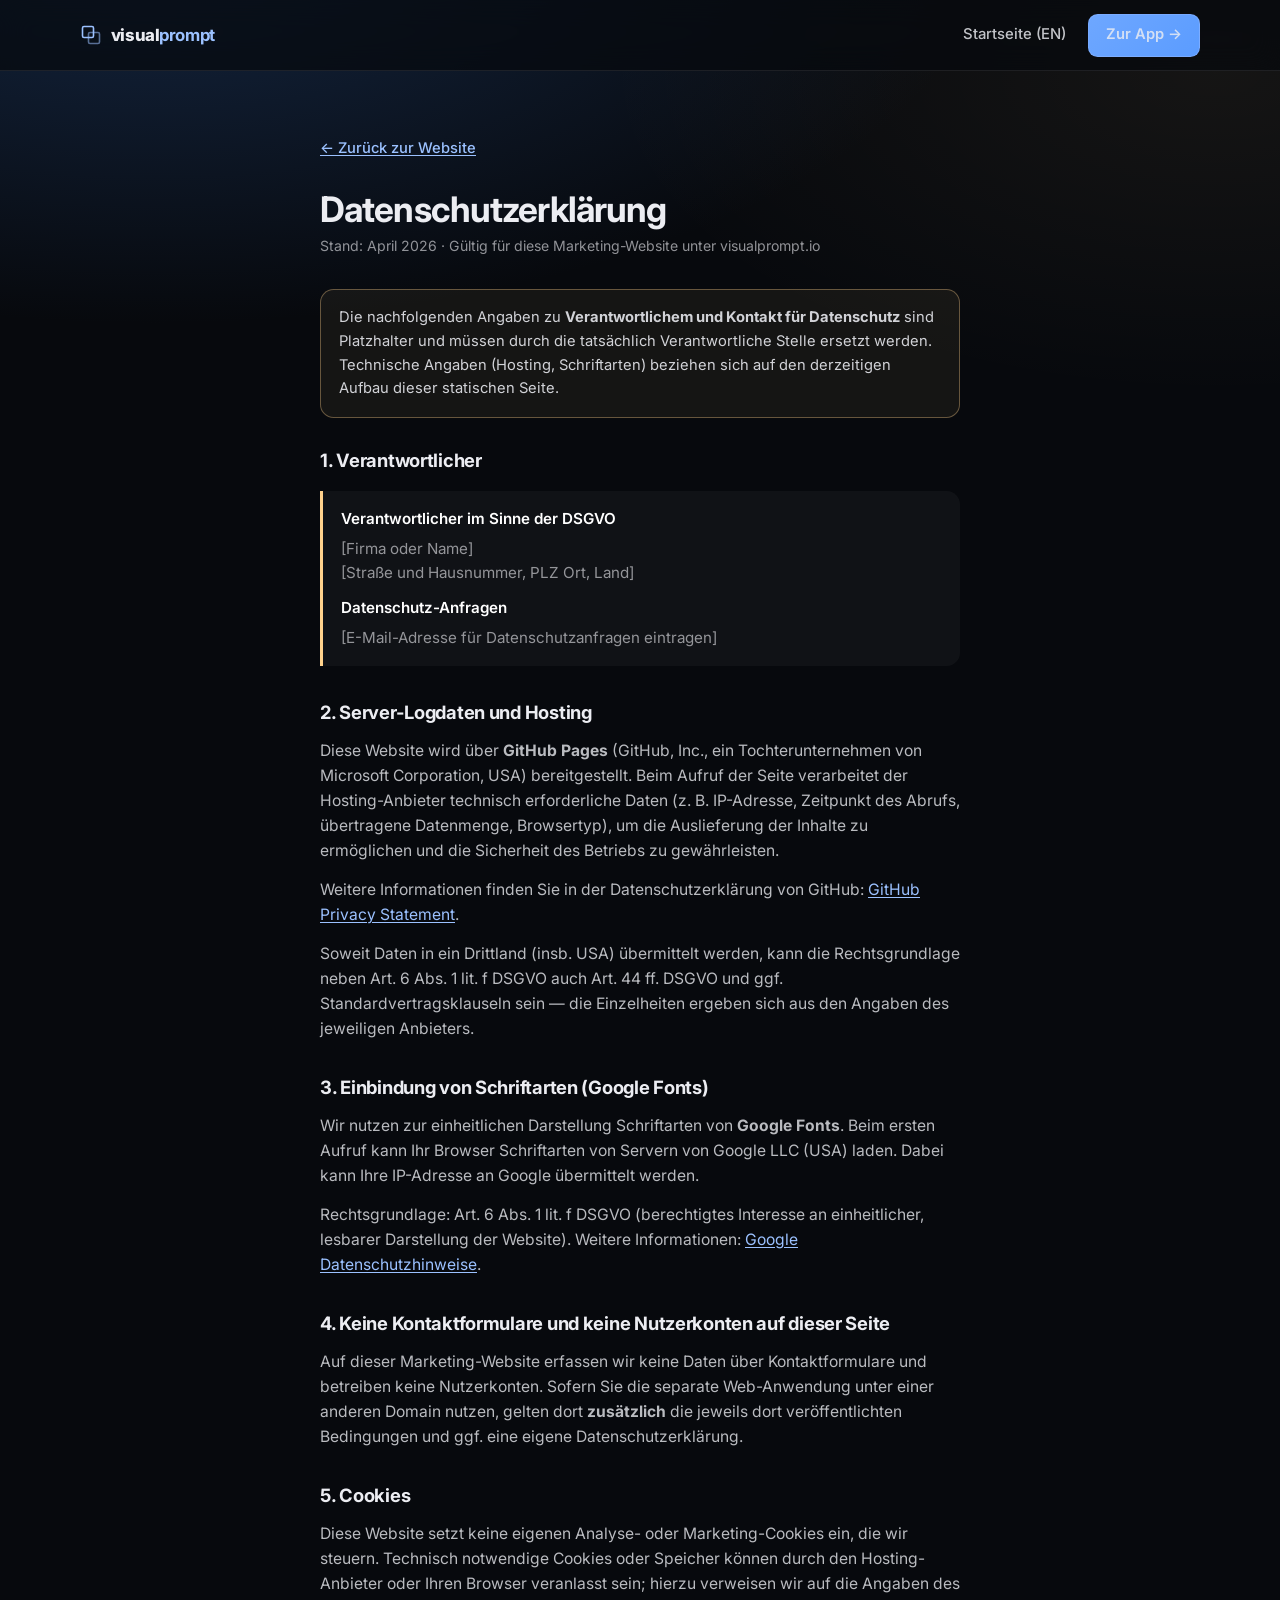
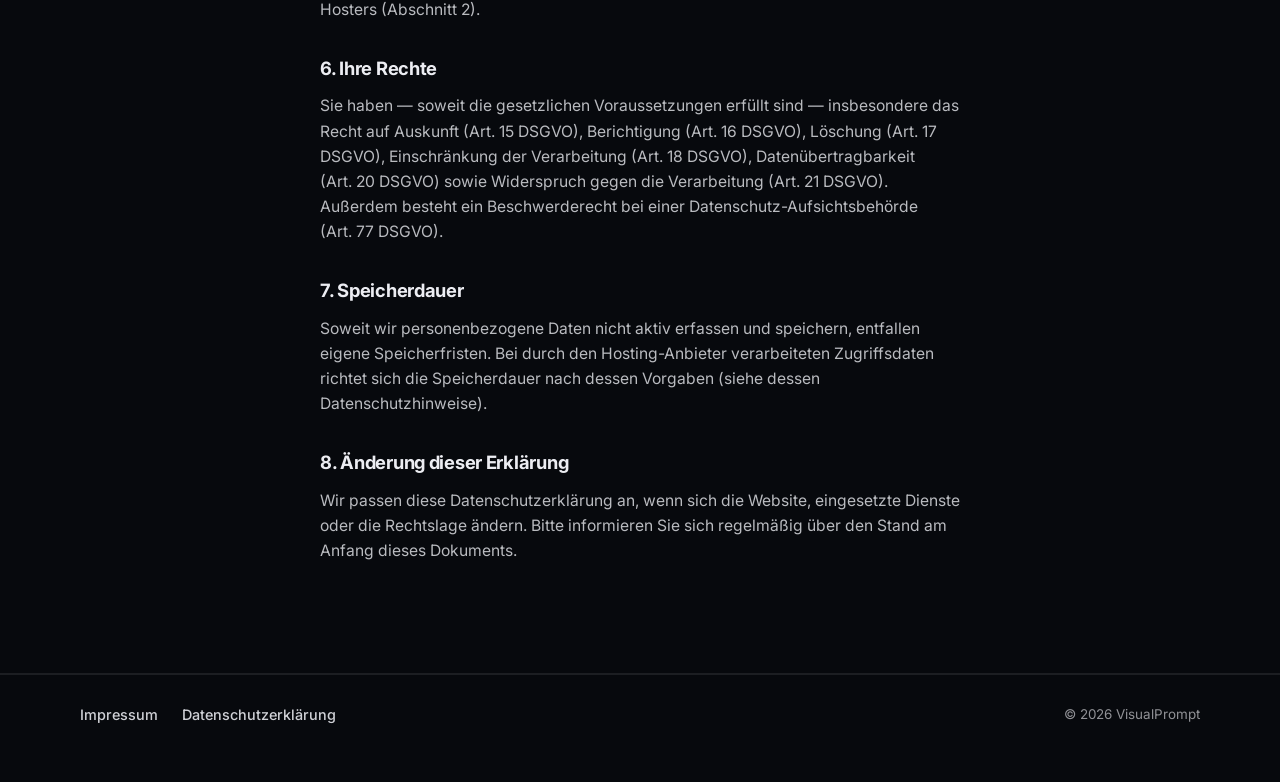
==== site/datenschutz.html @ a960ebdb "Add Impressum & Datenschutz; tidy footer for visitors. - Replace developer-facing fine print with a " ====
<!DOCTYPE html>
<html lang="de">
<head>
  <meta charset="UTF-8" />
  <meta name="viewport" content="width=device-width, initial-scale=1.0" />
  <meta name="description" content="Datenschutzerklärung für die Website visualprompt.io — Informationen zur Verarbeitung personenbezogener Daten." />
  <title>Datenschutzerklärung — VisualPrompt</title>
  <link rel="preconnect" href="https://fonts.googleapis.com" />
  <link rel="preconnect" href="https://fonts.gstatic.com" crossorigin />
  <link href="https://fonts.googleapis.com/css2?family=Inter:ital,wght@0,400;0,500;0,600;0,700;0,800;1,500&family=Fraunces:ital,wght@0,500;0,700;1,500&display=swap" rel="stylesheet" />
  <link rel="stylesheet" href="styles.css" />
</head>
<body>
  <a class="skip-link" href="#main">Zum Inhalt springen</a>

  <header class="site-header">
    <div class="container header-inner">
      <a class="logo" href="index.html" aria-label="VisualPrompt — zur Startseite">
        <span class="logo-mark" aria-hidden="true">
          <svg width="22" height="22" viewBox="0 0 22 22" fill="none" xmlns="http://www.w3.org/2000/svg">
            <rect x="2.5" y="2.5" width="11" height="11" rx="1.5" stroke="currentColor" stroke-width="1.6"/>
            <rect x="8.5" y="8.5" width="11" height="11" rx="1.5" stroke="currentColor" stroke-width="1.6" opacity="0.55"/>
          </svg>
        </span>
        <span class="logo-word">visual<span class="logo-em">prompt</span></span>
      </a>
      <nav class="nav" aria-label="Seite">
        <a href="index.html">Startseite (EN)</a>
        <a class="btn btn-primary" href="https://app.visualprompt.io/">Zur App →</a>
      </nav>
    </div>
  </header>

  <main id="main" class="legal-band legal">
    <div class="container container--narrow">
      <a class="legal-back" href="index.html">← Zurück zur Website</a>
      <h1>Datenschutzerklärung</h1>
      <p class="legal-meta">Stand: April&nbsp;2026 · Gültig für diese Marketing-Website unter visualprompt.io</p>

      <p class="placeholder-notice">
        Die nachfolgenden Angaben zu <strong>Verantwortlichem und Kontakt für Datenschutz</strong> sind Platzhalter und müssen durch die tatsächlich Verantwortliche Stelle ersetzt werden. Technische Angaben (Hosting, Schriftarten) beziehen sich auf den derzeitigen Aufbau dieser statischen Seite.
      </p>

      <h2>1. Verantwortlicher</h2>
      <dl class="legal-placeholder">
        <dt>Verantwortlicher im Sinne der DSGVO</dt>
        <dd>[Firma oder Name]<br />[Straße und Hausnummer, PLZ Ort, Land]</dd>
        <dt>Datenschutz-Anfragen</dt>
        <dd>[E-Mail-Adresse für Datenschutzanfragen eintragen]</dd>
      </dl>

      <h2>2. Server-Logdaten und Hosting</h2>
      <p>
        Diese Website wird über <strong>GitHub Pages</strong> (GitHub,&nbsp;Inc., ein Tochterunternehmen von Microsoft Corporation, USA) bereitgestellt. Beim Aufruf der Seite verarbeitet der Hosting-Anbieter technisch erforderliche Daten (z.&nbsp;B. IP-Adresse, Zeitpunkt des Abrufs, übertragene Datenmenge, Browsertyp), um die Auslieferung der Inhalte zu ermöglichen und die Sicherheit des Betriebs zu gewährleisten.
      </p>
      <p>
        Weitere Informationen finden Sie in der Datenschutzerklärung von GitHub:
        <a href="https://docs.github.com/en/site-policy/privacy-policies/github-privacy-statement" rel="noopener noreferrer">GitHub Privacy Statement</a>.
      </p>
      <p>
        Soweit Daten in ein Drittland (insb. USA) übermittelt werden, kann die Rechtsgrundlage neben Art.&nbsp;6 Abs.&nbsp;1 lit.&nbsp;f DSGVO auch Art.&nbsp;44 ff. DSGVO und ggf. Standardvertragsklauseln sein — die Einzelheiten ergeben sich aus den Angaben des jeweiligen Anbieters.
      </p>

      <h2>3. Einbindung von Schriftarten (Google Fonts)</h2>
      <p>
        Wir nutzen zur einheitlichen Darstellung Schriftarten von <strong>Google Fonts</strong>. Beim ersten Aufruf kann Ihr Browser Schriftarten von Servern von Google LLC (USA) laden. Dabei kann Ihre IP-Adresse an Google übermittelt werden.
      </p>
      <p>
        Rechtsgrundlage: Art.&nbsp;6 Abs.&nbsp;1 lit.&nbsp;f DSGVO (berechtigtes Interesse an einheitlicher, lesbarer Darstellung der Website). Weitere Informationen:
        <a href="https://policies.google.com/privacy?hl=de" rel="noopener noreferrer">Google Datenschutzhinweise</a>.
      </p>

      <h2>4. Keine Kontaktformulare und keine Nutzerkonten auf dieser Seite</h2>
      <p>
        Auf dieser Marketing-Website erfassen wir keine Daten über Kontaktformulare und betreiben keine Nutzerkonten. Sofern Sie die separate Web-Anwendung unter einer anderen Domain nutzen, gelten dort <strong>zusätzlich</strong> die jeweils dort veröffentlichten Bedingungen und ggf. eine eigene Datenschutzerklärung.
      </p>

      <h2>5. Cookies</h2>
      <p>
        Diese Website setzt keine eigenen Analyse- oder Marketing-Cookies ein, die wir steuern. Technisch notwendige Cookies oder Speicher können durch den Hosting-Anbieter oder Ihren Browser veranlasst sein; hierzu verweisen wir auf die Angaben des Hosters (Abschnitt&nbsp;2).
      </p>

      <h2>6. Ihre Rechte</h2>
      <p>
        Sie haben — soweit die gesetzlichen Voraussetzungen erfüllt sind — insbesondere das Recht auf Auskunft (Art.&nbsp;15 DSGVO), Berichtigung (Art.&nbsp;16 DSGVO), Löschung (Art.&nbsp;17 DSGVO), Einschränkung der Verarbeitung (Art.&nbsp;18 DSGVO), Datenübertragbarkeit (Art.&nbsp;20 DSGVO) sowie Widerspruch gegen die Verarbeitung (Art.&nbsp;21 DSGVO). Außerdem besteht ein Beschwerderecht bei einer Datenschutz-Aufsichtsbehörde (Art.&nbsp;77 DSGVO).
      </p>

      <h2>7. Speicherdauer</h2>
      <p>
        Soweit wir personenbezogene Daten nicht aktiv erfassen und speichern, entfallen eigene Speicherfristen. Bei durch den Hosting-Anbieter verarbeiteten Zugriffsdaten richtet sich die Speicherdauer nach dessen Vorgaben (siehe dessen Datenschutzhinweise).
      </p>

      <h2>8. Änderung dieser Erklärung</h2>
      <p>
        Wir passen diese Datenschutzerklärung an, wenn sich die Website, eingesetzte Dienste oder die Rechtslage ändern. Bitte informieren Sie sich regelmäßig über den Stand am Anfang dieses Dokuments.
      </p>
    </div>
  </main>

  <footer class="site-footer site-footer--minimal">
    <div class="container footer-bottom">
      <nav class="footer-legal" aria-label="Rechtliches">
        <a href="impressum.html" hreflang="de">Impressum</a>
        <a href="datenschutz.html" hreflang="de" aria-current="page">Datenschutzerklärung</a>
      </nav>
      <p class="footer-copyright small muted">
        © <span id="yr">2026</span> VisualPrompt
      </p>
    </div>
  </footer>

  <script>
    document.getElementById("yr").textContent = new Date().getFullYear();
  </script>
</body>
</html>
---- site/styles.css ----
/* =================================================================
   VisualPrompt — marketing site styles
   Tone: plain, warm, asymmetric. No template-card grid look.
   ================================================================= */

*,
*::before,
*::after {
  box-sizing: border-box;
}

:root {
  --bg-deep: #07090d;
  --bg-1: #0b0f15;
  --bg-2: #11161f;

  --text: #ecedf2;
  --text-soft: rgba(236, 237, 242, 0.78);
  --muted: rgba(236, 237, 242, 0.6);

  --line: rgba(255, 255, 255, 0.085);
  --line-strong: rgba(255, 255, 255, 0.18);

  --accent: #9bc1ff;        /* cool */
  --accent-strong: #5b9cff;
  --warm: #ffd28c;          /* warm counterpoint */
  --leaf: #b5f0c8;          /* third accent — used sparingly */

  --serif: "Fraunces", Georgia, serif;
  --sans: "Inter", system-ui, -apple-system, sans-serif;

  --radius-md: 0.85rem;
  --radius-lg: 1.25rem;

  --bg-overlay:
    radial-gradient(120% 80% at 12% -8%, rgba(31, 63, 111, 0.55) 0%, rgba(22, 40, 70, 0.0) 55%),
    radial-gradient(80% 60% at 95% 8%, rgba(255, 210, 140, 0.06) 0%, transparent 60%);
}

html { scroll-behavior: smooth; }

body {
  margin: 0;
  font-family: var(--sans);
  color: var(--text);
  background-color: var(--bg-deep);
  background-image: var(--bg-overlay);
  background-attachment: fixed;
  line-height: 1.6;
  -webkit-font-smoothing: antialiased;
  text-rendering: optimizeLegibility;
}

a { color: inherit; }

::selection { background: rgba(155, 193, 255, 0.35); color: #fff; }

/* --- skip link ---------------------------------------------------- */
.skip-link {
  position: absolute;
  left: -999rem;
  top: 0.75rem;
  padding: 0.5rem 1rem;
  background: var(--accent-strong);
  color: #fff;
  border-radius: 4px;
  z-index: 1000;
}
.skip-link:focus { left: 0.75rem; }

/* --- container ---------------------------------------------------- */
.container {
  width: min(1120px, 100% - 2.5rem);
  margin-inline: auto;
}

/* --- header ------------------------------------------------------- */
.site-header {
  position: sticky;
  top: 0;
  z-index: 50;
  border-bottom: 1px solid var(--line);
  backdrop-filter: blur(14px);
  -webkit-backdrop-filter: blur(14px);
  background: rgba(7, 9, 13, 0.7);
}

.header-inner {
  display: flex;
  align-items: center;
  justify-content: space-between;
  gap: 1rem;
  padding: 0.85rem 0;
}

.logo {
  display: inline-flex;
  align-items: center;
  gap: 0.55rem;
  font-weight: 800;
  letter-spacing: -0.025em;
  text-decoration: none;
  font-size: 1.05rem;
}

.logo-mark {
  display: inline-flex;
  color: var(--accent);
}

.logo-word { display: inline-flex; }
.logo-em {
  color: var(--accent);
  font-weight: 700;
}

.nav {
  display: flex;
  flex-wrap: wrap;
  align-items: center;
  gap: 0.6rem 1.4rem;
  font-weight: 500;
  font-size: 0.93rem;
}

.nav a {
  text-decoration: none;
  color: rgba(236, 237, 242, 0.82);
  transition: color 0.15s ease;
}
.nav a:not(.btn):hover { color: #fff; }

@media (max-width: 700px) {
  .nav a:not(.btn) { display: none; }
}

/* --- buttons ------------------------------------------------------ */
.btn {
  display: inline-flex;
  align-items: center;
  justify-content: center;
  gap: 0.4rem;
  padding: 0.55rem 1.05rem;
  border-radius: 0.6rem;
  font-weight: 600;
  font-size: 0.92rem;
  text-decoration: none;
  border: 1px solid transparent;
  cursor: pointer;
  transition: background 0.15s ease, border-color 0.15s ease, transform 0.12s ease, filter 0.15s ease;
}
.btn:active { transform: translateY(1px); }

.btn-primary {
  background: linear-gradient(135deg, #6ea7ff, var(--accent-strong));
  border-color: rgba(140, 180, 255, 0.55);
  color: #06101e;
}
.btn-primary:hover { filter: brightness(1.06); }

.btn-ghost {
  border-color: var(--line-strong);
  color: var(--text);
  background: rgba(255, 255, 255, 0.025);
}
.btn-ghost:hover {
  border-color: rgba(255, 255, 255, 0.32);
  background: rgba(255, 255, 255, 0.06);
}

.btn-lg { padding: 0.85rem 1.45rem; font-size: 1rem; }

.btn-inverse {
  background: #fff;
  color: #08111f;
  border-color: #fff;
}
.btn-inverse:hover { filter: brightness(0.97); }

/* --- shared display elements -------------------------------------- */
.eyebrow {
  margin: 0 0 0.85rem;
  font-weight: 600;
  letter-spacing: 0.13em;
  text-transform: uppercase;
  font-size: 0.7rem;
  color: var(--accent);
}
.eyebrow-warm { color: var(--warm); }

.serif {
  font-family: var(--serif);
  font-weight: 500;
}
.serif em { font-style: italic; }

em.warm { color: var(--warm); }
.hl {
  background: linear-gradient(transparent 65%, rgba(155, 193, 255, 0.28) 65%);
  padding: 0 0.15em;
}
.strike {
  text-decoration: line-through;
  text-decoration-color: rgba(255, 210, 140, 0.7);
  text-decoration-thickness: 2px;
  color: var(--muted);
}

.muted { color: var(--muted); margin: 0; }
.small { font-size: 0.84rem; }

/* --- hero --------------------------------------------------------- */
.hero {
  position: relative;
  padding: clamp(3rem, 7vw, 5.5rem) 0 clamp(3.5rem, 9vw, 6rem);
  overflow: hidden;
}

.hero-grid {
  display: grid;
  gap: clamp(2rem, 5vw, 3.5rem);
  align-items: start;
}

@media (min-width: 980px) {
  .hero-grid {
    grid-template-columns: minmax(0, 7fr) minmax(0, 5fr);
    align-items: center;
  }
}

.hero-copy h1 {
  font-size: clamp(2.1rem, 5.4vw, 3.7rem);
  line-height: 1.04;
  letter-spacing: -0.04em;
  margin: 0 0 1.15rem;
  font-weight: 800;
}

.hero-copy h1 .serif {
  display: inline;
  font-weight: 500;
  color: rgba(236, 237, 242, 0.94);
}
.hero-copy h1 em {
  font-style: italic;
  color: rgba(173, 210, 255, 0.95);
}

.hero-lede {
  margin: 0 0 1.6rem;
  font-size: 1.08rem;
  color: rgba(236, 237, 242, 0.86);
  max-width: 36rem;
}
.hero-lede strong { color: #fff; font-weight: 600; }

.hero-actions {
  display: flex;
  flex-wrap: wrap;
  gap: 0.75rem 1rem;
  margin-bottom: 0.9rem;
}

.hero-foot { margin: 0; }

/* --- hero stage (asymmetric, slightly tilted) --------------------- */
.hero-stage {
  position: relative;
  justify-self: end;
  width: 100%;
  max-width: 460px;
}

@media (min-width: 980px) {
  .hero-stage { transform: translateY(-1.5rem); }
}

.stage-frame {
  position: relative;
  border-radius: var(--radius-lg);
  overflow: hidden;
  border: 1px solid var(--line-strong);
  background:
    linear-gradient(160deg, rgba(94, 150, 255, 0.14), rgba(91, 156, 255, 0.02) 45%, rgba(7, 9, 13, 0.4)),
    var(--bg-1);
  box-shadow:
    inset 0 1px rgba(255, 255, 255, 0.06),
    0 30px 70px rgba(0, 0, 0, 0.55),
    0 6px 18px rgba(0, 0, 0, 0.35);
  transform: rotate(-1.2deg);
  transition: transform 0.4s ease;
}
.hero-stage:hover .stage-frame { transform: rotate(-0.6deg); }

.stage-chrome {
  display: flex;
  align-items: center;
  gap: 0.4rem;
  padding: 0.55rem 0.85rem;
  border-bottom: 1px solid var(--line);
  background: rgba(255, 255, 255, 0.03);
  font-size: 0.78rem;
  color: var(--muted);
}
.stage-chrome span {
  width: 9px; height: 9px; border-radius: 999px;
  background: rgba(255, 255, 255, 0.18);
}
.stage-chrome span:first-child { background: rgba(255, 95, 86, 0.7); }
.stage-chrome span:nth-child(2) { background: rgba(255, 189, 46, 0.7); }
.stage-chrome span:nth-child(3) { background: rgba(39, 201, 63, 0.55); }

.stage-body {
  position: relative;
  aspect-ratio: 16 / 10;
  background:
    radial-gradient(80% 60% at 50% 80%, rgba(91, 156, 255, 0.18), transparent 70%),
    repeating-linear-gradient(
      to right,
      rgba(255, 255, 255, 0.04) 0,
      rgba(255, 255, 255, 0.04) 1px,
      transparent 1px,
      transparent 32px
    ),
    repeating-linear-gradient(
      to bottom,
      rgba(255, 255, 255, 0.03) 0,
      rgba(255, 255, 255, 0.03) 1px,
      transparent 1px,
      transparent 32px
    );
  display: flex;
  align-items: center;
  justify-content: center;
}

.scene-illustration {
  width: 92%;
  height: auto;
}

/* Placeholder convention: any block carrying data-placeholder
   shows a soft "drop image here later" hint. Used so future
   real screenshots slot in without layout surgery. */
[data-placeholder] {
  position: relative;
}
[data-placeholder]::after {
  content: attr(data-placeholder);
  position: absolute;
  right: 0.75rem;
  top: 0.6rem;
  padding: 0.18rem 0.5rem;
  font-size: 0.68rem;
  letter-spacing: 0.04em;
  color: rgba(255, 255, 255, 0.55);
  border: 1px dashed rgba(255, 255, 255, 0.22);
  border-radius: 0.35rem;
  background: rgba(0, 0, 0, 0.35);
  pointer-events: none;
}

/* The "you place this" annotation lives inside the scene SVG itself
   (see .scene-illustration > .scene-annotation in index.html) so it
   scales with the stage at any breakpoint. No external positioning
   needed here. */

/* --- trust strip --------------------------------------------------- */
.trust-strip {
  margin-top: clamp(2.5rem, 6vw, 4rem);
  display: flex;
  flex-wrap: wrap;
  align-items: baseline;
  gap: 0.5rem 1rem;
  padding-top: 1.25rem;
  border-top: 1px dashed var(--line);
  font-size: 0.95rem;
  color: var(--muted);
}
.trust-strip em {
  font-family: var(--serif);
  font-style: italic;
  color: rgba(236, 237, 242, 0.92);
}

/* --- bands shared ------------------------------------------------- */
.band {
  padding-block: clamp(3.5rem, 9vw, 6rem);
  position: relative;
}

.section-head {
  margin-bottom: 2.5rem;
  max-width: 42rem;
}
.section-head-left { text-align: left; }
.section-head h2 {
  margin: 0 0 0.4rem;
  font-size: clamp(1.7rem, 3.2vw, 2.3rem);
  letter-spacing: -0.025em;
  line-height: 1.12;
}

/* --- problem band (asymmetric: copy left, offset cards right) ----- */
.band-problem {
  border-block: 1px solid var(--line);
  background: linear-gradient(180deg, rgba(255, 210, 140, 0.04), transparent 60%);
}

.problem-grid {
  display: grid;
  gap: clamp(2rem, 5vw, 3rem);
}

@media (min-width: 900px) {
  .problem-grid {
    grid-template-columns: minmax(0, 5fr) minmax(0, 6fr);
    align-items: start;
  }
}

.problem-head h2 {
  font-size: clamp(1.8rem, 3.4vw, 2.4rem);
  line-height: 1.12;
  letter-spacing: -0.025em;
  margin: 0 0 1rem;
}
.problem-head h2 em {
  font-style: italic;
  color: rgba(255, 210, 140, 0.85);
}

.pain-list {
  list-style: none;
  margin: 0;
  padding: 0;
  display: grid;
  gap: 0.95rem;
}

.pain {
  position: relative;
  border: 1px solid var(--line);
  border-radius: var(--radius-md);
  padding: 1.05rem 1.2rem;
  background: rgba(255, 255, 255, 0.025);
}

/* offset each pain card by a different amount for asymmetry */
.pain-a { margin-left: 0; }
.pain-b { margin-left: clamp(0.5rem, 5vw, 3rem); }
.pain-c { margin-left: clamp(0.25rem, 2vw, 1.25rem); }

.pain-quote {
  font-family: var(--serif);
  font-style: italic;
  font-size: 1.05rem;
  color: rgba(236, 237, 242, 0.95);
  margin-bottom: 0.25rem;
}
.pain-result {
  color: var(--muted);
  font-size: 0.95rem;
}

/* --- bridge band -------------------------------------------------- */
.band-bridge {
  background:
    radial-gradient(70% 60% at 50% -10%, rgba(91, 156, 255, 0.12), transparent 65%),
    transparent;
  border-bottom: 1px solid var(--line);
}

.bridge-grid {
  display: grid;
  gap: clamp(2rem, 5vw, 3rem);
  align-items: center;
}

@media (min-width: 900px) {
  .bridge-grid {
    grid-template-columns: minmax(0, 6fr) minmax(0, 5fr);
  }
}

.bridge-visual svg {
  width: 100%;
  height: auto;
  max-width: 480px;
}

.bridge-copy h2 {
  font-size: clamp(1.8rem, 3.5vw, 2.4rem);
  letter-spacing: -0.025em;
  line-height: 1.15;
  margin: 0 0 0.85rem;
}
.bridge-copy h2 em { font-style: italic; color: var(--accent); }
.bridge-copy h2 em + em { color: var(--warm); }

.bridge-copy p {
  margin: 0 0 1rem;
  color: var(--text-soft);
}
.bridge-copy p strong { color: #fff; font-weight: 600; }

.bridge-bullets {
  list-style: none;
  padding: 0;
  margin: 1.25rem 0 0;
  display: grid;
  gap: 0.5rem;
  font-size: 0.98rem;
}
.bridge-bullets li {
  padding: 0.5rem 0.9rem;
  border-left: 2px solid var(--accent);
  background: rgba(155, 193, 255, 0.05);
  border-radius: 0 0.4rem 0.4rem 0;
}
.bridge-bullets li b { font-weight: 700; color: #fff; margin-right: 0.4rem; }
.bridge-bullets li:last-child {
  border-left-color: var(--warm);
  background: rgba(255, 210, 140, 0.05);
}

/* --- how it works (staggered, not 3 equal cards) ------------------ */
.band-how .section-head { margin-bottom: clamp(2rem, 5vw, 3rem); }

.steps {
  list-style: none;
  margin: 0;
  padding: 0;
  display: grid;
  gap: clamp(1rem, 3vw, 1.5rem);
}

.step {
  position: relative;
  display: grid;
  grid-template-columns: 4.5rem 1fr;
  gap: 1.25rem;
  padding: 1.5rem 1.5rem 1.5rem 1.25rem;
  border: 1px solid var(--line);
  border-radius: var(--radius-md);
  background:
    linear-gradient(180deg, rgba(255, 255, 255, 0.025), rgba(255, 255, 255, 0.012));
}

@media (min-width: 820px) {
  .steps {
    grid-template-columns: 1fr;
  }
  .step {
    width: clamp(60%, 70%, 720px);
  }
  .step-1 { justify-self: start; transform: translateX(0); }
  .step-2 { justify-self: end;   transform: translateX(0); }
  .step-3 { justify-self: start; transform: translateX(clamp(1rem, 4vw, 4rem)); }
}

.step-marker {
  display: flex;
  align-items: flex-start;
  justify-content: center;
}
.step-marker span {
  display: inline-flex;
  align-items: center;
  justify-content: center;
  width: 3.4rem;
  height: 3.4rem;
  border-radius: 999px;
  border: 1px solid var(--line-strong);
  background: rgba(91, 156, 255, 0.08);
  color: var(--accent);
  font-family: var(--serif);
  font-style: italic;
  font-weight: 500;
  font-size: 1.1rem;
  letter-spacing: 0.02em;
}

.step-body h3 {
  margin: 0.15rem 0 0.4rem;
  font-size: 1.25rem;
  letter-spacing: -0.015em;
}
.step-body p {
  margin: 0;
  color: var(--text-soft);
  font-size: 0.98rem;
  max-width: 38rem;
}
.step-body p em { font-family: var(--serif); font-style: italic; color: rgba(236, 237, 242, 0.95); }

.step-doodle {
  position: absolute;
  top: 0.9rem;
  right: 1rem;
  width: 90px;
  opacity: 0.85;
}
.step-doodle svg { width: 100%; height: auto; }

@media (max-width: 600px) { .step-doodle { display: none; } }

/* --- result tile under steps -------------------------------------- */
.steps-result {
  margin-top: clamp(2rem, 5vw, 3rem);
  display: grid;
  align-items: center;
  gap: 1rem;
  grid-template-columns: 1fr;
}

@media (min-width: 820px) {
  .steps-result {
    grid-template-columns: 70px 1fr;
    margin-left: clamp(1rem, 6vw, 5rem);
  }
}

.result-arrow svg { width: 100%; max-width: 60px; height: auto; }

.result-tile {
  position: relative;
  border: 1px solid var(--line-strong);
  border-radius: var(--radius-md);
  background:
    repeating-linear-gradient(
      45deg,
      rgba(255, 255, 255, 0.025) 0 8px,
      rgba(255, 255, 255, 0.04) 8px 16px
    ),
    linear-gradient(180deg, rgba(91, 156, 255, 0.08), transparent);
  aspect-ratio: 16 / 9;
  max-width: 560px;
  padding: 1rem 1.2rem;
  display: flex;
  align-items: flex-end;
}
.result-caption {
  font-family: var(--serif);
  font-style: italic;
  font-size: 0.95rem;
  color: rgba(236, 237, 242, 0.78);
}

/* --- for-you band ------------------------------------------------- */
.band-foryou {
  border-block: 1px solid var(--line);
  background: linear-gradient(180deg, transparent, rgba(155, 193, 255, 0.04));
}

.foryou-grid {
  display: grid;
  gap: clamp(2rem, 5vw, 3rem);
  align-items: start;
}

@media (min-width: 900px) {
  .foryou-grid {
    grid-template-columns: minmax(0, 6fr) minmax(0, 5fr);
    grid-template-areas:
      "copy   chips"
      "quote  chips";
  }
  .foryou-copy  { grid-area: copy; }
  .chips        { grid-area: chips; align-self: start; }
  .foryou-quote { grid-area: quote; }
}

.foryou-copy h2 {
  font-size: clamp(1.8rem, 3.4vw, 2.4rem);
  line-height: 1.12;
  letter-spacing: -0.025em;
  margin: 0 0 1rem;
}
.foryou-copy h2 em { font-style: italic; color: var(--accent); }

.chips {
  list-style: none;
  margin: 0;
  padding: 0;
  display: flex;
  flex-wrap: wrap;
  gap: 0.55rem 0.6rem;
  max-width: 30rem;
}
.chips li {
  padding: 0.45rem 0.85rem;
  border: 1px solid var(--line-strong);
  border-radius: 999px;
  font-size: 0.9rem;
  color: rgba(236, 237, 242, 0.92);
  background: rgba(255, 255, 255, 0.03);
  white-space: nowrap;
}
.chips li:nth-child(2) { transform: rotate(-1deg); border-color: rgba(155, 193, 255, 0.4); }
.chips li:nth-child(4) { transform: rotate(0.6deg); border-color: rgba(255, 210, 140, 0.4); }
.chips li:nth-child(6) { transform: rotate(-0.7deg); border-color: rgba(181, 240, 200, 0.4); }
.chips li em { font-family: var(--serif); font-style: italic; color: var(--muted); margin-left: 0.3em; }

.foryou-quote {
  margin-top: 1rem;
  border-left: 3px solid var(--warm);
  padding: 0.5rem 0 0.5rem 1.1rem;
  max-width: 32rem;
}
.foryou-quote blockquote {
  margin: 0;
  font-family: var(--serif);
  font-style: italic;
  font-size: 1.15rem;
  color: rgba(236, 237, 242, 0.94);
}
.quote-attrib {
  margin: 0.4rem 0 0;
  color: var(--muted);
  font-size: 0.85rem;
}

/* --- honest fine print ------------------------------------------- */
.band-honest {
  background: linear-gradient(180deg, transparent, rgba(7, 9, 13, 0.6));
}

.honest-grid {
  display: grid;
  gap: clamp(1.25rem, 3vw, 2.5rem);
  align-items: start;
}

@media (min-width: 820px) {
  .honest-grid { grid-template-columns: minmax(0, 5fr) minmax(0, 6fr); }
}

.honest-title {
  margin: 0;
  font-size: clamp(1.6rem, 3vw, 2.05rem);
  letter-spacing: -0.025em;
  line-height: 1.15;
}
.honest-title em { font-style: italic; color: var(--accent); }
.honest-title .serif { color: rgba(236, 237, 242, 0.7); }

.honest-body {
  margin: 0;
  color: var(--text-soft);
  font-size: 1.02rem;
  max-width: 44rem;
}

/* --- CTA ---------------------------------------------------------- */
.band-cta {
  border-top: 1px solid var(--line);
  background:
    radial-gradient(70% 90% at 80% -10%, rgba(91, 156, 255, 0.18), transparent 60%),
    radial-gradient(60% 90% at 10% 110%, rgba(255, 210, 140, 0.08), transparent 60%);
}

.cta-inner {
  display: flex;
  flex-wrap: wrap;
  align-items: center;
  justify-content: space-between;
  gap: 1.5rem 2rem;
}

.cta-copy h2 {
  margin: 0 0 0.4rem;
  font-size: clamp(1.5rem, 3vw, 2.1rem);
  letter-spacing: -0.02em;
}
.cta-copy p { max-width: 30rem; }

.cta-actions {
  display: flex;
  flex-direction: column;
  align-items: flex-start;
  gap: 0.4rem;
}

/* --- footer ------------------------------------------------------- */
.site-footer {
  border-top: 1px solid var(--line);
  padding: 2.25rem 0 0;
  margin-top: 1rem;
  font-size: 0.9rem;
}

.footer-grid {
  display: flex;
  flex-wrap: wrap;
  justify-content: space-between;
  gap: 1.5rem;
  align-items: flex-start;
}

.footer-brand p { max-width: 26rem; }

.footer-logo {
  margin-bottom: 0.35rem;
  font-size: 1rem;
}

.footer-links {
  display: flex;
  flex-wrap: wrap;
  gap: 1rem 1.5rem;
  align-items: center;
}
.footer-links a {
  color: rgba(236, 237, 242, 0.85);
  text-decoration: none;
}
.footer-links a:hover { color: #fff; }

.footer-bottom {
  margin-top: 1.75rem;
  padding: 1.25rem 0 clamp(2.25rem, 5vw, 3.5rem);
  border-top: 1px dashed var(--line);
  display: flex;
  flex-wrap: wrap;
  align-items: center;
  justify-content: space-between;
  gap: 1rem 1.5rem;
}

.footer-legal {
  display: flex;
  flex-wrap: wrap;
  gap: 0.75rem 1.5rem;
}

.footer-legal a {
  color: rgba(236, 237, 242, 0.88);
  text-decoration: none;
  font-weight: 500;
}

.footer-legal a:hover {
  color: #fff;
}

.footer-copyright {
  margin: 0;
}

/* Legal subpages: footer is only bottom bar — give it breathing room */
.site-footer--minimal {
  border-top: 1px solid var(--line);
  margin-top: 0;
  padding-top: 0;
}

.site-footer--minimal .footer-bottom {
  margin-top: 0;
  border-top: none;
  padding-top: 1.75rem;
}

/* --- legal subpages (Impressum / Datenschutz) --------------------- */
.legal-band {
  padding: clamp(2.25rem, 6vw, 4rem) 0 clamp(3rem, 10vw, 6rem);
  border-bottom: 1px solid var(--line);
}

.legal .container--narrow {
  width: min(40rem, 100% - 2.5rem);
  margin-inline: auto;
}

.legal-back {
  display: inline-block;
  margin-bottom: 1.75rem;
  font-weight: 500;
  font-size: 0.92rem;
  color: var(--accent);
  text-decoration: none;
}

.legal-back:hover {
  color: #fff;
}

.legal h1 {
  margin: 0 0 0.35rem;
  font-size: clamp(1.65rem, 3.5vw, 2.2rem);
  letter-spacing: -0.025em;
  line-height: 1.15;
}

.legal .legal-meta {
  margin: 0 0 2rem;
  font-size: 0.88rem;
  color: var(--muted);
}

.legal h2 {
  margin: 2rem 0 0.65rem;
  font-size: 1.15rem;
  font-weight: 700;
  letter-spacing: -0.015em;
}

.legal h2:first-of-type {
  margin-top: 1.5rem;
}

.legal p,
.legal li {
  margin: 0 0 0.85rem;
  color: var(--text-soft);
  font-size: 0.98rem;
}

.legal ul {
  margin: 0 0 0.85rem;
  padding-left: 1.25rem;
}

.legal a {
  color: var(--accent);
  text-decoration: underline;
  text-underline-offset: 0.15em;
}

.legal a:hover {
  color: #fff;
}

.legal .placeholder-notice {
  margin: 1.5rem 0 1.75rem;
  padding: 1rem 1.15rem;
  border-radius: var(--radius-md);
  border: 1px solid rgba(255, 210, 140, 0.35);
  background: rgba(255, 210, 140, 0.06);
  font-size: 0.92rem;
  color: rgba(236, 237, 242, 0.88);
}

.legal .legal-placeholder {
  margin: 1rem 0;
  padding: 1rem 1.15rem;
  border-left: 3px solid var(--warm);
  background: rgba(255, 255, 255, 0.04);
  border-radius: 0 var(--radius-md) var(--radius-md) 0;
  font-size: 0.95rem;
  color: rgba(236, 237, 242, 0.9);
}

.legal .legal-placeholder dt {
  font-weight: 600;
  color: #fff;
  margin-top: 0.65rem;
}

.legal .legal-placeholder dt:first-child {
  margin-top: 0;
}

.legal .legal-placeholder dd {
  margin: 0.35rem 0 0;
  color: var(--muted);
}

/* --- a11y / motion ------------------------------------------------ */
@media (prefers-reduced-motion: reduce) {
  html { scroll-behavior: auto; }
  .stage-frame { transform: none; }
  .chips li { transform: none !important; }
}
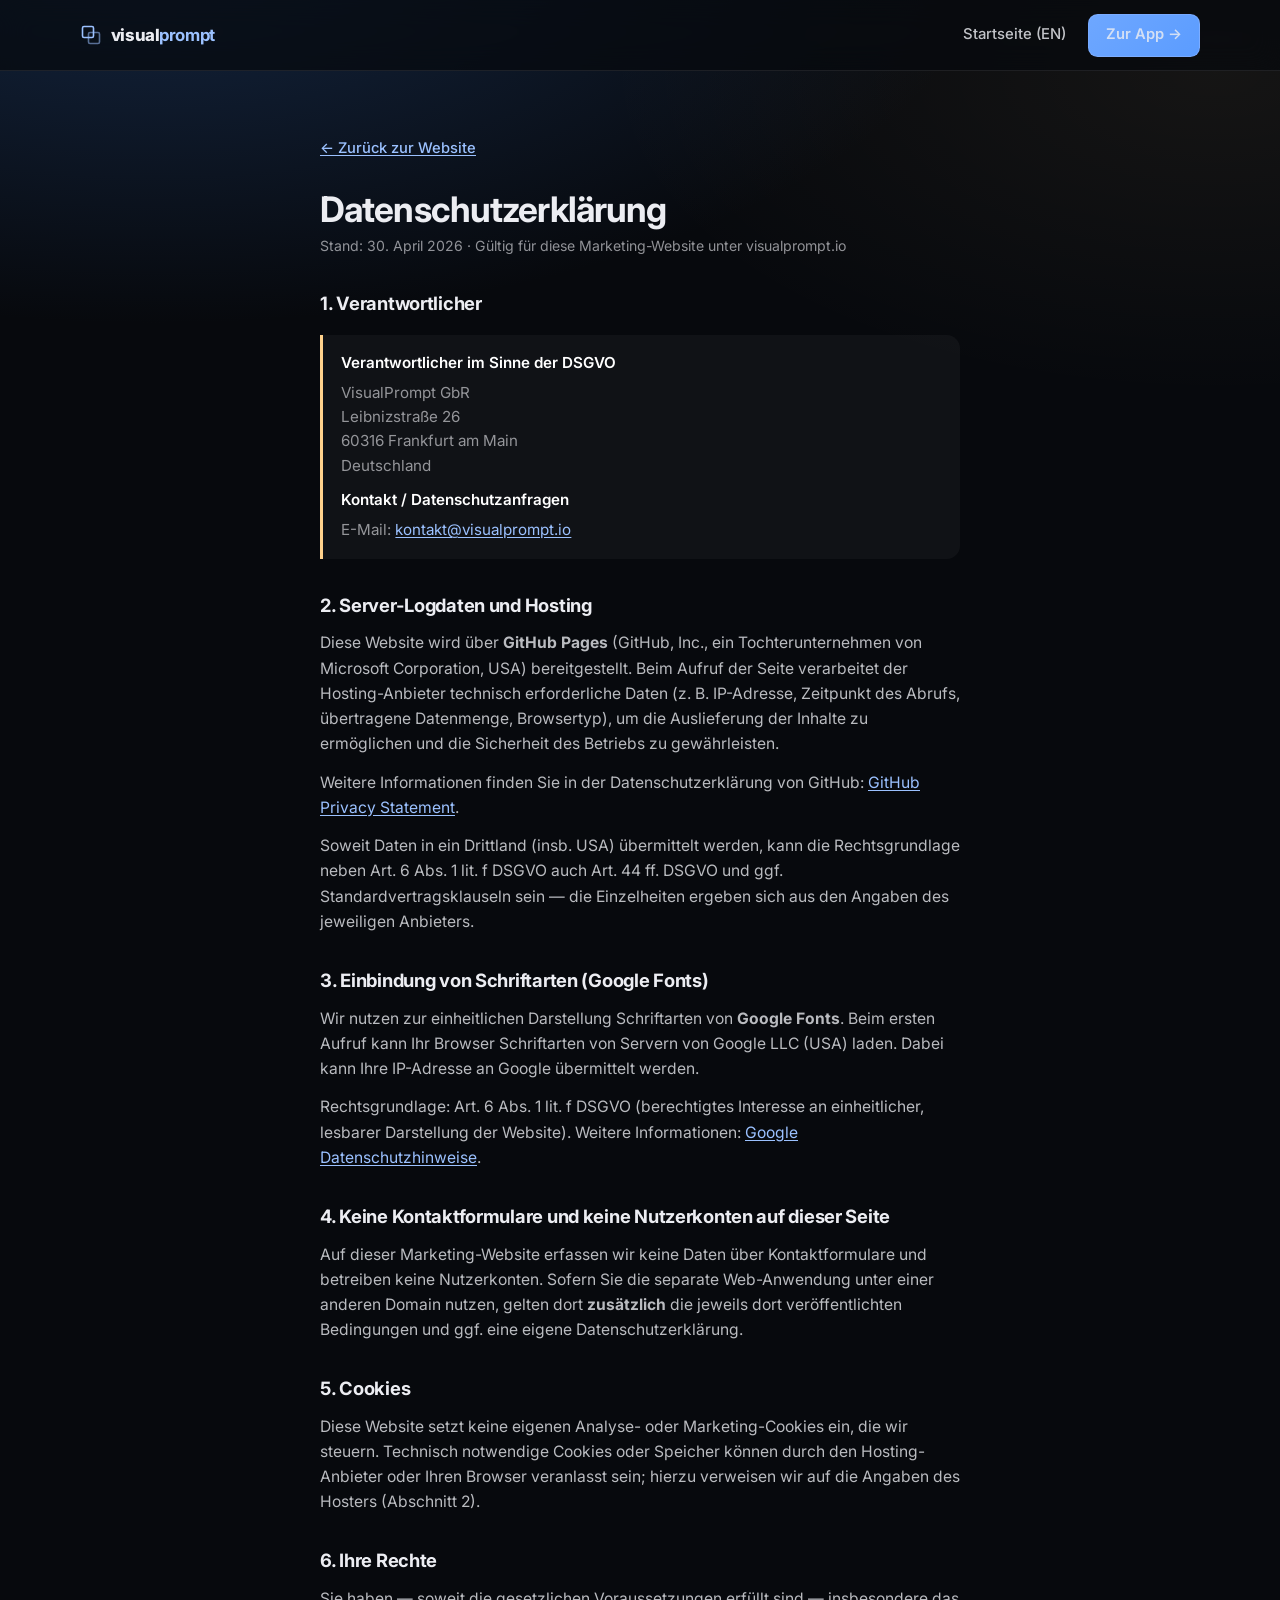
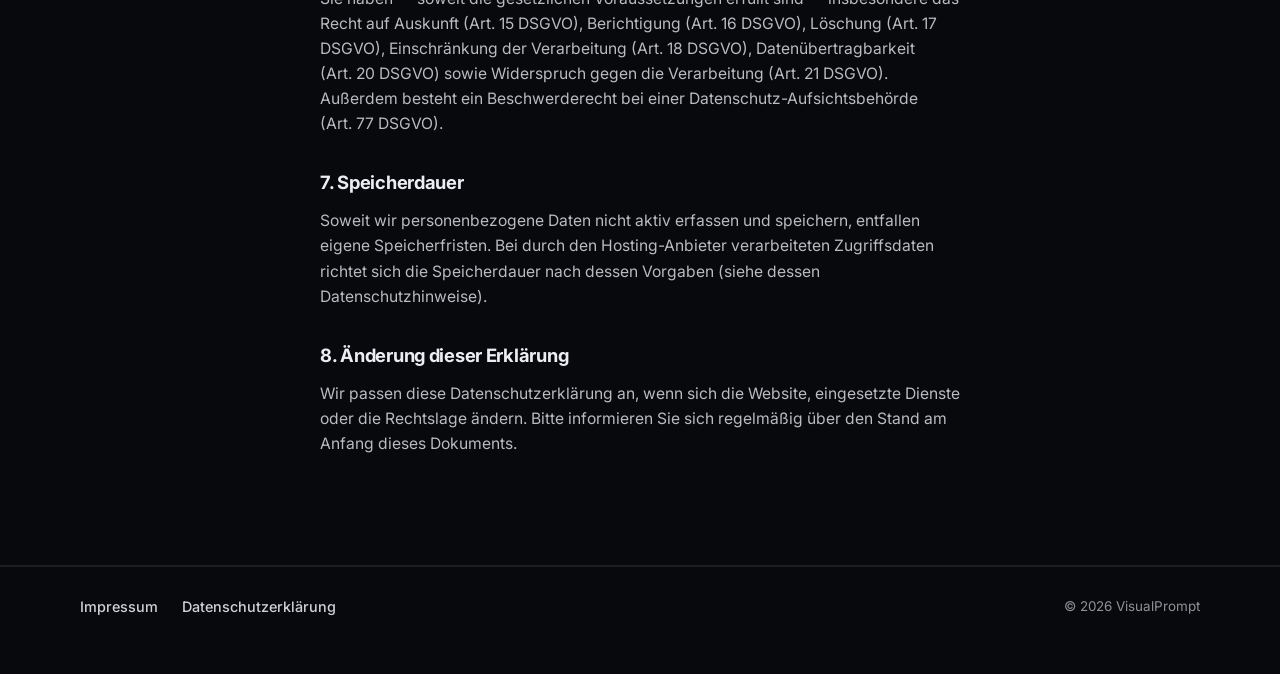
==== commit 9d4e6f10: "Fill Impressum and Datenschutz for VisualPrompt GbR (Frankfurt) Replace placeholders with company na" ====
--- a/site/datenschutz.html
+++ b/site/datenschutz.html
@@ -35,18 +35,14 @@
     <div class="container container--narrow">
       <a class="legal-back" href="index.html">← Zurück zur Website</a>
       <h1>Datenschutzerklärung</h1>
-      <p class="legal-meta">Stand: April&nbsp;2026 · Gültig für diese Marketing-Website unter visualprompt.io</p>
-
-      <p class="placeholder-notice">
-        Die nachfolgenden Angaben zu <strong>Verantwortlichem und Kontakt für Datenschutz</strong> sind Platzhalter und müssen durch die tatsächlich Verantwortliche Stelle ersetzt werden. Technische Angaben (Hosting, Schriftarten) beziehen sich auf den derzeitigen Aufbau dieser statischen Seite.
-      </p>
+      <p class="legal-meta">Stand: 30.&nbsp;April&nbsp;2026 · Gültig für diese Marketing-Website unter visualprompt.io</p>
 
       <h2>1. Verantwortlicher</h2>
-      <dl class="legal-placeholder">
+      <dl class="legal-facts">
         <dt>Verantwortlicher im Sinne der DSGVO</dt>
-        <dd>[Firma oder Name]<br />[Straße und Hausnummer, PLZ Ort, Land]</dd>
-        <dt>Datenschutz-Anfragen</dt>
-        <dd>[E-Mail-Adresse für Datenschutzanfragen eintragen]</dd>
+        <dd>VisualPrompt GbR<br />Leibnizstraße 26<br />60316 Frankfurt am Main<br />Deutschland</dd>
+        <dt>Kontakt / Datenschutzanfragen</dt>
+        <dd>E-Mail: <a href="mailto:kontakt@visualprompt.io">kontakt@visualprompt.io</a></dd>
       </dl>
 
       <h2>2. Server-Logdaten und Hosting</h2>
--- a/site/styles.css
+++ b/site/styles.css
@@ -942,6 +942,7 @@
   color: rgba(236, 237, 242, 0.88);
 }
 
+.legal .legal-facts,
 .legal .legal-placeholder {
   margin: 1rem 0;
   padding: 1rem 1.15rem;
@@ -952,16 +953,19 @@
   color: rgba(236, 237, 242, 0.9);
 }
 
+.legal .legal-facts dt,
 .legal .legal-placeholder dt {
   font-weight: 600;
   color: #fff;
   margin-top: 0.65rem;
 }
 
+.legal .legal-facts dt:first-child,
 .legal .legal-placeholder dt:first-child {
   margin-top: 0;
 }
 
+.legal .legal-facts dd,
 .legal .legal-placeholder dd {
   margin: 0.35rem 0 0;
   color: var(--muted);
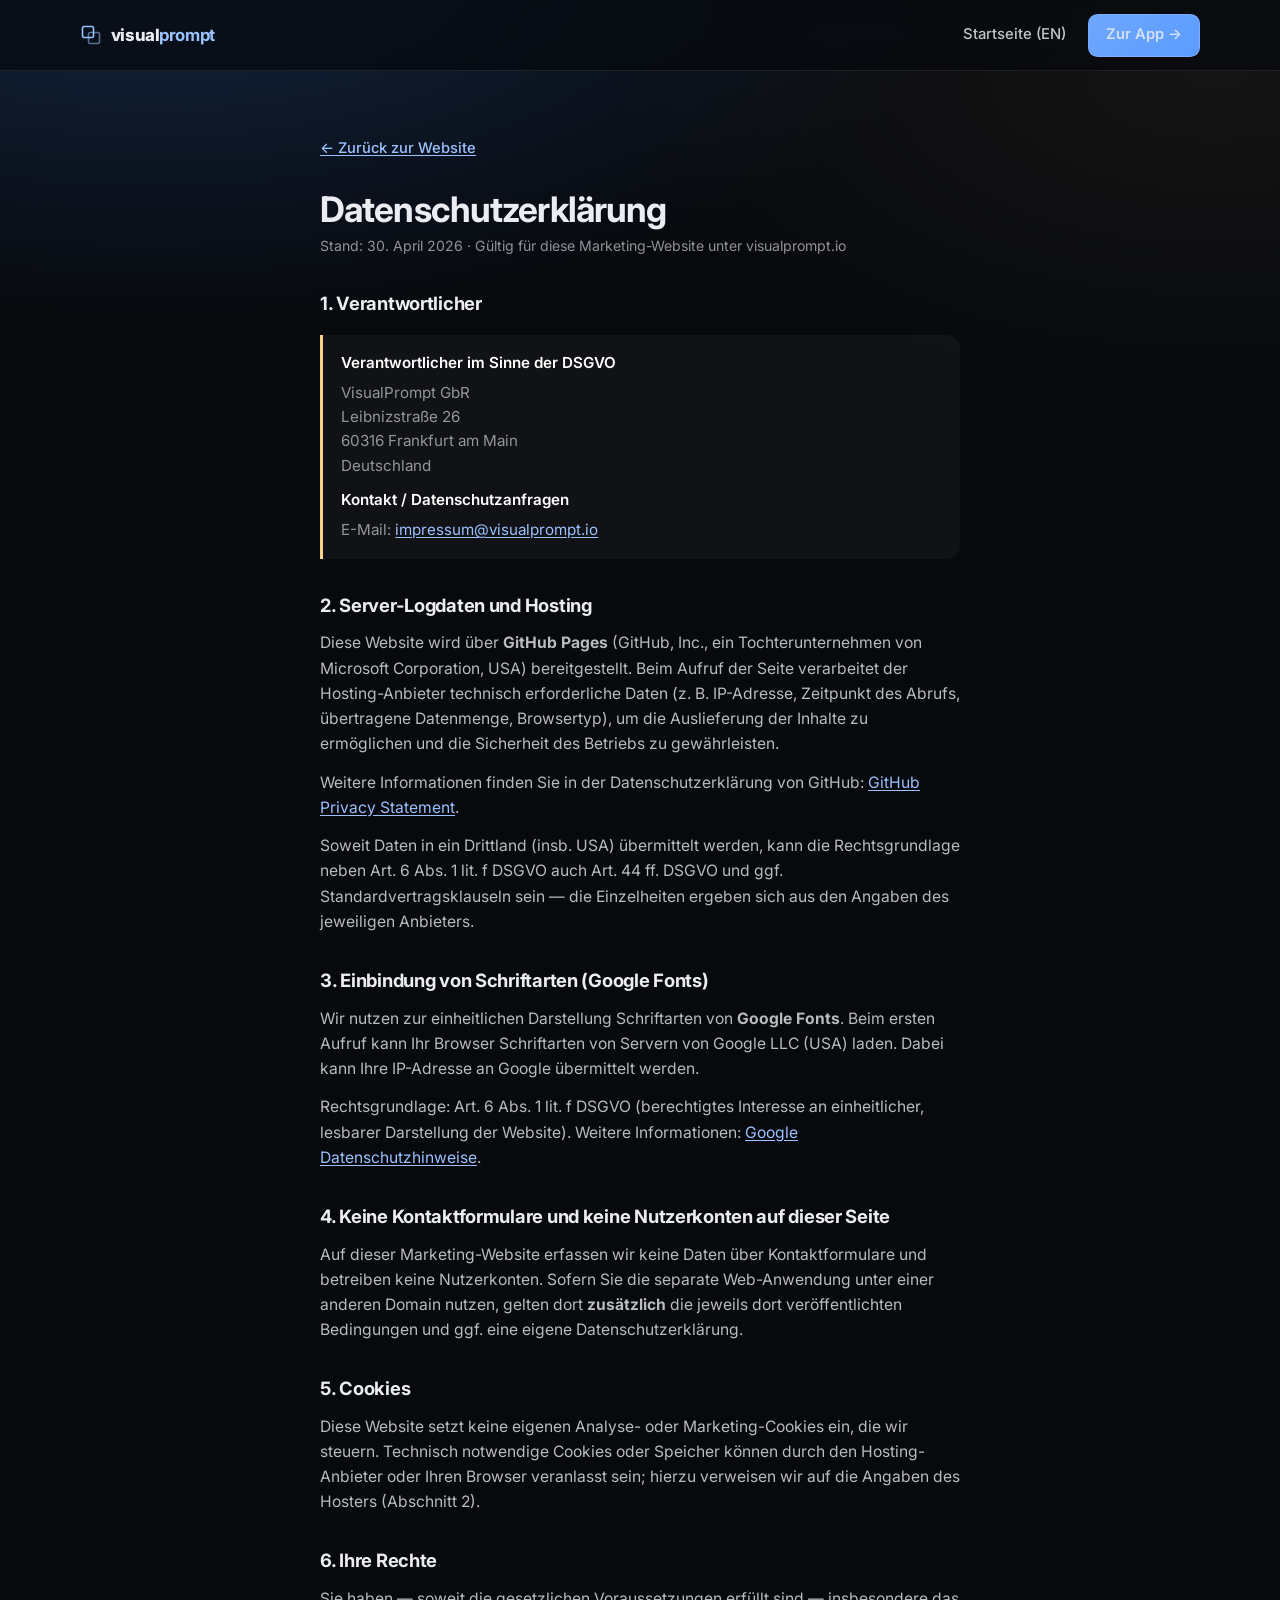
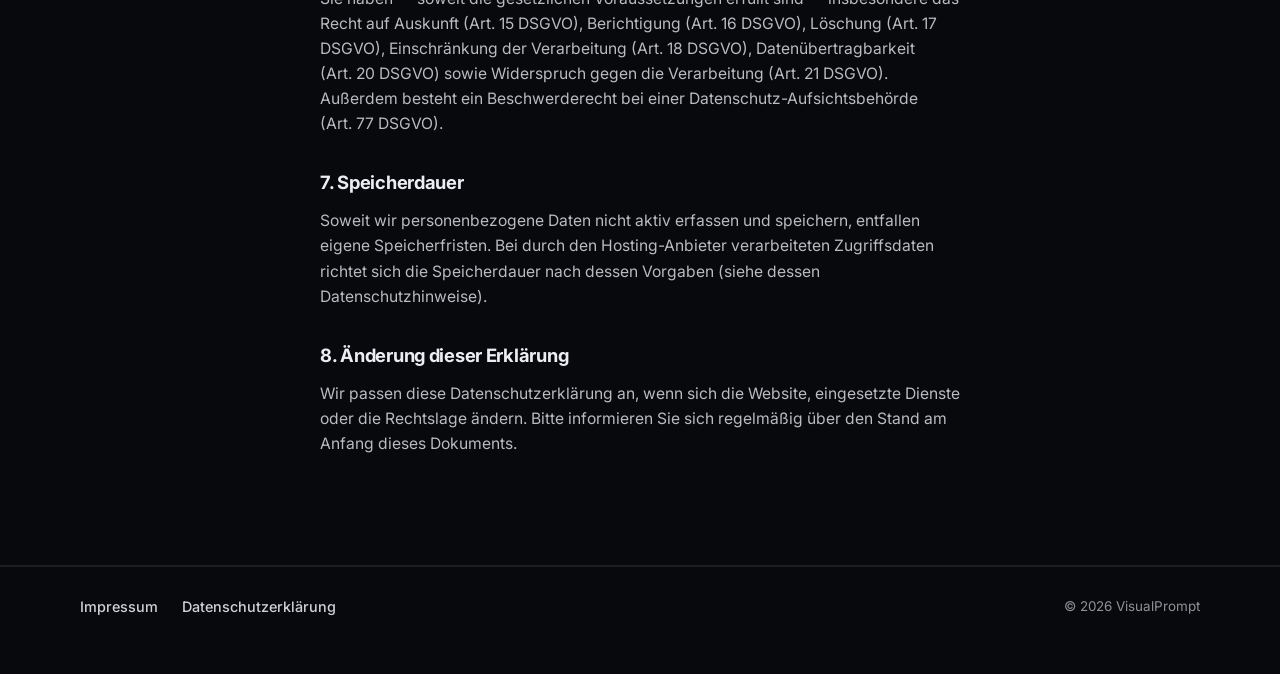
==== commit ed98995b: "Use impressum@visualprompt.io for legal contact on Impressum and Datenschutz Made-with: Cursor" ====
--- a/site/datenschutz.html
+++ b/site/datenschutz.html
@@ -42,7 +42,7 @@
         <dt>Verantwortlicher im Sinne der DSGVO</dt>
         <dd>VisualPrompt GbR<br />Leibnizstraße 26<br />60316 Frankfurt am Main<br />Deutschland</dd>
         <dt>Kontakt / Datenschutzanfragen</dt>
-        <dd>E-Mail: <a href="mailto:kontakt@visualprompt.io">kontakt@visualprompt.io</a></dd>
+        <dd>E-Mail: <a href="mailto:impressum@visualprompt.io">impressum@visualprompt.io</a></dd>
       </dl>
 
       <h2>2. Server-Logdaten und Hosting</h2>
